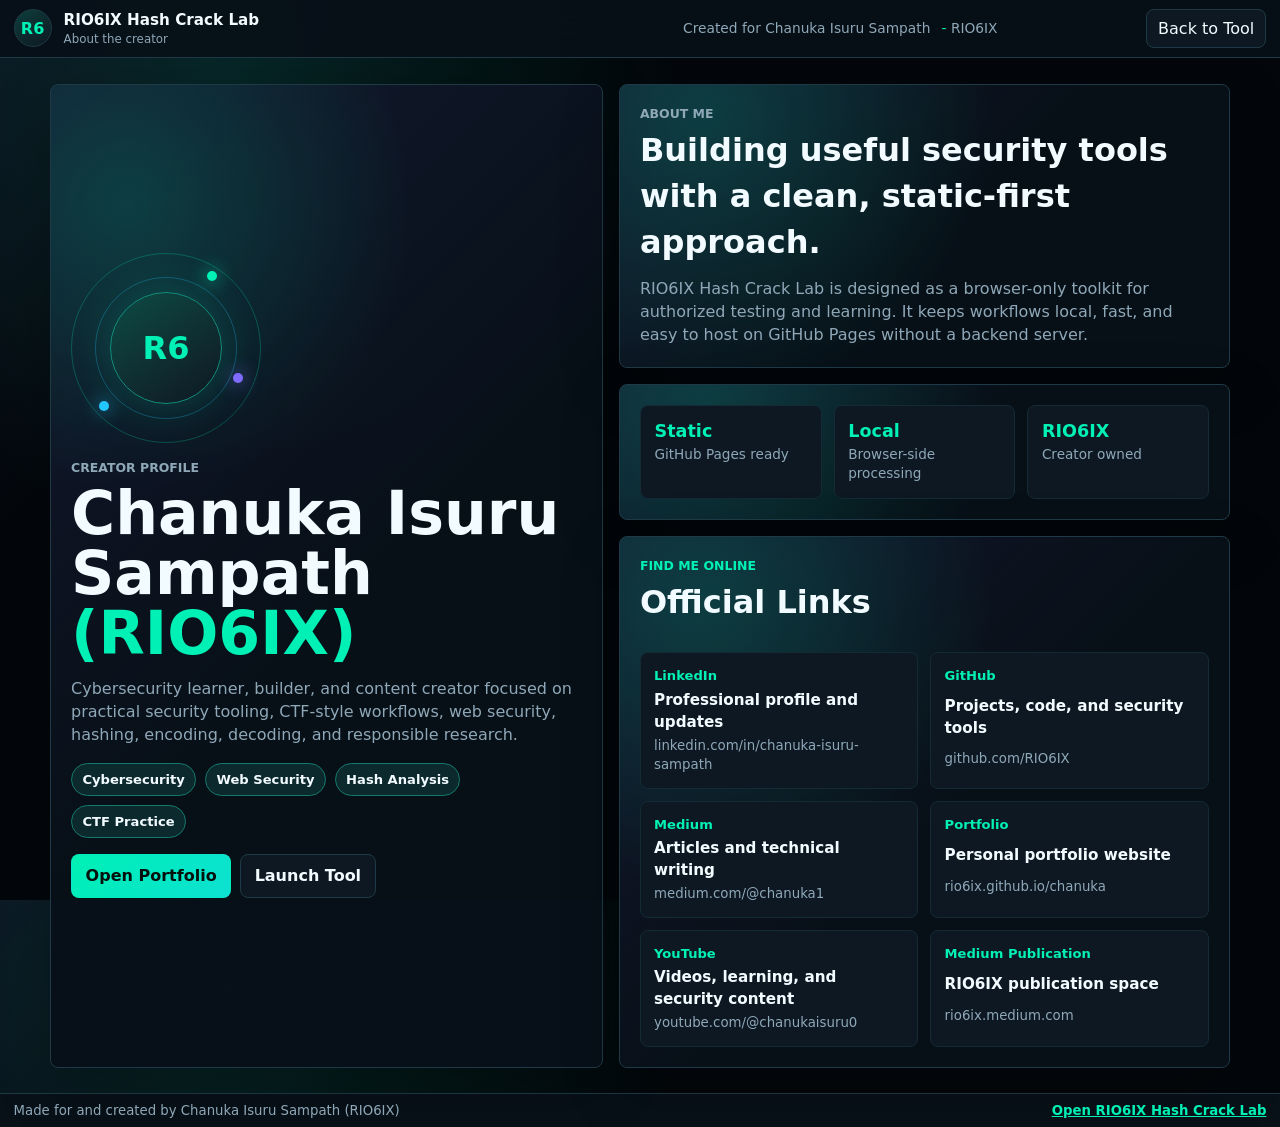
==== about.html @ 595f765e "Initial static security toolkit" ====
<!doctype html>
<html lang="en">
  <head>
    <meta charset="utf-8">
    <meta name="viewport" content="width=device-width, initial-scale=1">
    <meta
      http-equiv="Content-Security-Policy"
      content="default-src 'self'; script-src 'self'; style-src 'self'; img-src 'self' data:; font-src 'self'; connect-src 'none'; object-src 'none'; base-uri 'none'; form-action 'none'; frame-ancestors 'none'; upgrade-insecure-requests"
    >
    <meta name="referrer" content="no-referrer">
    <meta name="color-scheme" content="dark light">
    <meta
      name="description"
      content="About Chanuka Isuru Sampath (RIO6IX), creator of the RIO6IX Hash Crack Lab."
    >
    <title>About Chanuka Isuru Sampath (RIO6IX)</title>
    <link rel="stylesheet" href="styles.css">
  </head>
  <body class="about-page">
    <header class="topbar">
      <a class="brand" href="index.html" aria-label="Back to RIO6IX Hash Crack Lab">
        <span class="brand-mark" aria-hidden="true">R6</span>
        <span>
          <strong>RIO6IX Hash Crack Lab</strong>
          <small>About the creator</small>
        </span>
      </a>
      <div class="topbar-center" aria-label="Creator credit">
        <span>Created for Chanuka Isuru Sampath</span>
        <span>RIO6IX</span>
      </div>
      <div class="topbar-actions">
        <a href="index.html">Back to Tool</a>
      </div>
    </header>

    <main class="about-shell">
      <section class="about-hero" aria-labelledby="aboutTitle">
        <div class="profile-orbit" aria-hidden="true">
          <span class="about-mark">R6</span>
          <span class="orbit-dot dot-one"></span>
          <span class="orbit-dot dot-two"></span>
          <span class="orbit-dot dot-three"></span>
        </div>
        <div class="about-copy">
          <p class="about-kicker">Creator Profile</p>
          <h1 id="aboutTitle">Chanuka Isuru Sampath <span>(RIO6IX)</span></h1>
          <p>
            Cybersecurity learner, builder, and content creator focused on practical security tooling,
            CTF-style workflows, web security, hashing, encoding, decoding, and responsible research.
          </p>
          <div class="about-tags" aria-label="Profile areas">
            <span>Cybersecurity</span>
            <span>Web Security</span>
            <span>Hash Analysis</span>
            <span>CTF Practice</span>
          </div>
          <div class="about-actions">
            <a class="primary-profile-link" href="https://rio6ix.github.io/chanuka/" rel="noopener noreferrer" target="_blank">Open Portfolio</a>
            <a href="index.html">Launch Tool</a>
          </div>
        </div>
      </section>

      <section class="about-content" aria-label="About RIO6IX">
        <article class="about-panel">
          <p class="about-kicker">About Me</p>
          <h2>Building useful security tools with a clean, static-first approach.</h2>
          <p>
            RIO6IX Hash Crack Lab is designed as a browser-only toolkit for authorized testing and learning.
            It keeps workflows local, fast, and easy to host on GitHub Pages without a backend server.
          </p>
        </article>

        <article class="about-panel metric-panel">
          <div>
            <strong>Static</strong>
            <span>GitHub Pages ready</span>
          </div>
          <div>
            <strong>Local</strong>
            <span>Browser-side processing</span>
          </div>
          <div>
            <strong>RIO6IX</strong>
            <span>Creator owned</span>
          </div>
        </article>

        <section class="about-links" aria-labelledby="linksTitle">
          <div class="section-title-row">
            <div>
              <p class="about-kicker">Find Me Online</p>
              <h2 id="linksTitle">Official Links</h2>
            </div>
          </div>
          <div class="link-grid">
            <a href="https://www.linkedin.com/in/chanuka-isuru-sampath/" rel="noopener noreferrer" target="_blank">
              <span>LinkedIn</span>
              <strong>Professional profile and updates</strong>
              <small>linkedin.com/in/chanuka-isuru-sampath</small>
            </a>
            <a href="https://github.com/RIO6IX" rel="noopener noreferrer" target="_blank">
              <span>GitHub</span>
              <strong>Projects, code, and security tools</strong>
              <small>github.com/RIO6IX</small>
            </a>
            <a href="https://medium.com/@chanuka1" rel="noopener noreferrer" target="_blank">
              <span>Medium</span>
              <strong>Articles and technical writing</strong>
              <small>medium.com/@chanuka1</small>
            </a>
            <a href="https://rio6ix.github.io/chanuka/" rel="noopener noreferrer" target="_blank">
              <span>Portfolio</span>
              <strong>Personal portfolio website</strong>
              <small>rio6ix.github.io/chanuka</small>
            </a>
            <a href="https://www.youtube.com/@chanukaisuru0" rel="noopener noreferrer" target="_blank">
              <span>YouTube</span>
              <strong>Videos, learning, and security content</strong>
              <small>youtube.com/@chanukaisuru0</small>
            </a>
            <a href="https://rio6ix.medium.com/" rel="noopener noreferrer" target="_blank">
              <span>Medium Publication</span>
              <strong>RIO6IX publication space</strong>
              <small>rio6ix.medium.com</small>
            </a>
          </div>
        </section>
      </section>
    </main>

    <footer class="footer-bar">
      <span>Made for and created by Chanuka Isuru Sampath (RIO6IX)</span>
      <span><a href="index.html">Open RIO6IX Hash Crack Lab</a></span>
    </footer>
  </body>
</html>
---- styles.css ----
:root {
  --bg: #03070b;
  --panel: #081018;
  --panel-2: #0d1822;
  --panel-3: #122434;
  --text: #f2fbff;
  --muted: #8fa8b8;
  --line: #1f3a46;
  --soft-line: #142a35;
  --accent: #00f0b5;
  --accent-strong: #00bd8c;
  --blue: #23c7ff;
  --violet: #7f6bff;
  --danger: #ff6b6b;
  --shadow: 0 18px 60px rgba(0, 0, 0, 0.24);
  --radius: 8px;
  color-scheme: dark;
}

[data-theme="light"] {
  --bg: #e9eef5;
  --panel: #ffffff;
  --panel-2: #f6f8fb;
  --panel-3: #edf4fb;
  --text: #172235;
  --muted: #5a6878;
  --line: #cfd9e6;
  --soft-line: #e3e9f0;
  --accent: #078765;
  --accent-strong: #05684e;
  --blue: #226bd6;
  --violet: #7057d6;
  --danger: #b3261e;
  --shadow: 0 18px 50px rgba(35, 54, 80, 0.14);
  color-scheme: light;
}

* {
  box-sizing: border-box;
}

html,
body {
  min-height: 100%;
}

body {
  margin: 0;
  height: 100vh;
  overflow: hidden;
  background:
    radial-gradient(circle at 18% 10%, color-mix(in srgb, var(--accent) 12%, transparent), transparent 28rem),
    linear-gradient(135deg, color-mix(in srgb, var(--violet) 8%, transparent), transparent 24rem),
    var(--bg);
  color: var(--text);
  font-family: Inter, ui-sans-serif, system-ui, -apple-system, BlinkMacSystemFont, "Segoe UI", sans-serif;
  line-height: 1.45;
}

button,
input,
select,
textarea {
  font: inherit;
}

@keyframes modulePulse {
  0% {
    box-shadow: inset 3px 0 0 transparent;
  }
  100% {
    box-shadow: inset 3px 0 0 var(--accent), 0 0 24px color-mix(in srgb, var(--accent) 14%, transparent);
  }
}

@keyframes dropGlow {
  0% {
    background-position: 0 0;
  }
  100% {
    background-position: 36px 0;
  }
}

a {
  color: inherit;
}

.skip-link {
  position: fixed;
  left: 1rem;
  top: -4rem;
  z-index: 20;
  background: var(--accent);
  color: #071019;
  padding: 0.6rem 0.9rem;
  border-radius: var(--radius);
}

.skip-link:focus {
  top: 1rem;
}

.topbar {
  height: 58px;
  display: grid;
  grid-template-columns: minmax(270px, 0.9fr) minmax(260px, 1fr) auto;
  align-items: center;
  gap: 1rem;
  padding: 0 0.85rem;
  border-bottom: 1px solid var(--line);
  background: color-mix(in srgb, var(--panel) 94%, transparent);
  backdrop-filter: blur(16px);
}

.brand {
  display: inline-flex;
  align-items: center;
  gap: 0.75rem;
  min-width: 0;
  text-decoration: none;
}

.brand-mark {
  width: 38px;
  height: 38px;
  display: grid;
  place-items: center;
  border: 1px solid var(--line);
  border-radius: 50%;
  background: linear-gradient(145deg, color-mix(in srgb, var(--accent) 18%, var(--panel-2)), var(--panel-2));
  color: var(--accent);
  font-weight: 900;
}

.brand strong,
.brand small {
  display: block;
}

.brand strong {
  font-size: 0.95rem;
  white-space: nowrap;
  overflow: hidden;
  text-overflow: ellipsis;
}

.brand small,
.topbar-center,
.footer-bar,
.status-line,
.editor-meta {
  color: var(--muted);
}

.brand small {
  font-size: 0.74rem;
}

.topbar-center {
  display: flex;
  justify-content: center;
  gap: 0.7rem;
  font-size: 0.86rem;
  text-align: center;
}

.topbar-center span + span::before {
  content: "- ";
  color: var(--accent);
}

.topbar-actions {
  display: flex;
  gap: 0.5rem;
  align-items: center;
}

.topbar-actions a,
button {
  border: 1px solid var(--line);
  border-radius: var(--radius);
  background: var(--panel-2);
  color: var(--text);
  min-height: 34px;
  padding: 0.45rem 0.7rem;
  text-decoration: none;
  cursor: pointer;
}

button:hover,
.topbar-actions a:hover {
  border-color: var(--accent);
}

button:focus-visible,
a:focus-visible,
input:focus,
select:focus,
textarea:focus {
  outline: 3px solid color-mix(in srgb, var(--accent) 55%, transparent);
  outline-offset: 2px;
}

.app-shell {
  height: calc(100vh - 92px);
  display: grid;
  grid-template-columns: minmax(220px, 300px) minmax(330px, 1fr) minmax(360px, 0.82fr);
  gap: 6px;
  padding: 6px;
  min-height: 0;
}

.operations-panel,
.recipe-panel,
.io-panel,
.io-card,
.recipe-card {
  min-height: 0;
}

.operations-panel,
.recipe-panel,
.io-card {
  border: 1px solid var(--line);
  border-radius: var(--radius);
  background: color-mix(in srgb, var(--panel) 96%, transparent);
  box-shadow: var(--shadow);
  overflow: hidden;
}

.operations-panel,
.recipe-panel {
  display: flex;
  flex-direction: column;
}

.panel-title {
  min-height: 48px;
  display: flex;
  align-items: center;
  justify-content: space-between;
  gap: 0.7rem;
  padding: 0.65rem 0.8rem;
  border-bottom: 1px solid var(--line);
  background:
    linear-gradient(90deg, color-mix(in srgb, var(--accent) 7%, transparent), transparent 62%),
    var(--panel-2);
}

h2,
h3,
p {
  margin: 0;
}

h2 {
  font-size: 1rem;
}

h3 {
  color: var(--blue);
  font-size: 0.92rem;
}

.search-label {
  position: absolute;
  width: 1px;
  height: 1px;
  overflow: hidden;
  clip: rect(0 0 0 0);
}

#operationSearch {
  margin: 0.75rem;
  width: calc(100% - 1.5rem);
}

.suggestion-box {
  display: flex;
  flex-wrap: nowrap;
  gap: 0.45rem;
  min-height: 42px;
  overflow-x: auto;
  overflow-y: hidden;
  padding: 0 0.75rem 0.75rem;
  border-bottom: 1px solid var(--soft-line);
}

.suggestion-chip {
  flex: 0 0 auto;
  min-height: 28px;
  padding: 0.25rem 0.55rem;
  border-color: color-mix(in srgb, var(--accent) 42%, var(--line));
  background: color-mix(in srgb, var(--accent) 10%, var(--panel-2));
  color: var(--text);
  font-size: 0.78rem;
}

.suggestion-empty {
  color: var(--muted);
  font-size: 0.8rem;
}

.operation-groups {
  overflow: auto;
  padding-bottom: 0.8rem;
}

.operation-group {
  border-top: 1px solid var(--soft-line);
}

.operation-group h3 {
  padding: 0.75rem 0.8rem 0.45rem;
}

.operation-item {
  width: 100%;
  display: block;
  border: 0;
  border-radius: 0;
  border-top: 1px solid var(--soft-line);
  background: transparent;
  color: var(--text);
  min-height: 38px;
  padding: 0.55rem 0.8rem;
  text-align: left;
  position: relative;
  transition: background 160ms ease, color 160ms ease, transform 160ms ease, border-color 160ms ease;
}

.operation-item:hover,
.operation-item.active {
  background: linear-gradient(90deg, color-mix(in srgb, var(--accent) 20%, transparent), color-mix(in srgb, var(--blue) 9%, transparent));
  color: var(--text);
}

.operation-item.active::before {
  content: "";
  position: absolute;
  inset: 0 auto 0 0;
  width: 3px;
  background: var(--accent);
}

.operation-item:hover {
  transform: translateX(4px);
}

.operation-item.active {
  animation: modulePulse 520ms ease both;
}

.operation-item.dragging {
  opacity: 0.55;
  transform: translateX(8px) scale(0.98);
}

.recipe-title .icon-actions,
.inline-actions,
.tab-list {
  display: flex;
  flex-wrap: wrap;
  gap: 0.45rem;
}

.icon-actions button,
.inline-actions button,
.copy-button {
  min-height: 30px;
  padding: 0.35rem 0.55rem;
  font-size: 0.84rem;
}

.recipe-card {
  flex: 1;
  display: flex;
  flex-direction: column;
  overflow: auto;
}

.drop-zone {
  margin: 0.75rem;
  padding: 0.8rem;
  border: 1px dashed color-mix(in srgb, var(--accent) 48%, var(--line));
  border-radius: var(--radius);
  background:
    repeating-linear-gradient(90deg, color-mix(in srgb, var(--accent) 8%, transparent) 0 12px, transparent 12px 24px),
    var(--panel-2);
  color: var(--muted);
  font-size: 0.88rem;
  text-align: center;
  transition: border-color 160ms ease, color 160ms ease, transform 160ms ease;
}

.drop-zone.drag-over {
  color: var(--text);
  border-color: var(--accent);
  transform: translateY(-2px);
  animation: dropGlow 1s linear infinite;
}

.recipe-card-head {
  display: flex;
  justify-content: space-between;
  gap: 1rem;
  padding: 0.85rem;
  border-bottom: 1px solid var(--soft-line);
  font-weight: 800;
  background:
    linear-gradient(135deg, color-mix(in srgb, var(--violet) 11%, transparent), transparent 55%),
    var(--panel);
}

#activeOperationBadge {
  color: var(--accent);
  font-size: 0.84rem;
}

.tab-list {
  padding: 0.75rem;
  border-bottom: 1px solid var(--soft-line);
}

.tab-button.active {
  background: linear-gradient(135deg, var(--blue), var(--violet));
  border-color: transparent;
  color: #fff;
  font-weight: 800;
}

.tool-panel {
  padding: 0.85rem;
}

.recipe-controls {
  display: grid;
  grid-template-columns: repeat(2, minmax(0, 1fr));
  gap: 0.75rem;
}

.recipe-controls label,
.hash-inspector {
  display: grid;
  gap: 0.35rem;
}

label,
legend {
  color: var(--muted);
  font-size: 0.84rem;
  font-weight: 700;
}

input,
select,
textarea {
  width: 100%;
  border: 1px solid var(--line);
  border-radius: var(--radius);
  background: var(--panel-3);
  color: var(--text);
  padding: 0.65rem 0.7rem;
}

textarea {
  resize: none;
  font-family: "Cascadia Code", "SFMono-Regular", Consolas, monospace;
  font-size: 0.9rem;
  line-height: 1.5;
}

.hash-inspector,
fieldset {
  grid-column: 1 / -1;
  border: 1px solid var(--line);
  border-radius: var(--radius);
  background: var(--panel-2);
  padding: 0.75rem;
}

.check-row {
  display: inline-flex;
  align-items: center;
  gap: 0.5rem;
  margin: 0.35rem 0.7rem 0 0;
}

.check-row input {
  width: auto;
}

.bake-row {
  min-height: 82px;
  display: grid;
  grid-template-columns: auto minmax(160px, 1fr) auto;
  align-items: center;
  gap: 0.8rem;
  padding: 0.75rem 1rem;
  border-top: 1px solid var(--line);
  background: var(--panel-2);
}

.bake-row span {
  color: var(--muted);
  font-weight: 900;
}

.bake-button {
  min-height: 48px;
  background: linear-gradient(135deg, var(--accent), color-mix(in srgb, var(--blue) 42%, var(--accent)));
  border-color: transparent;
  color: #05130a;
  font-size: 1.05rem;
  font-weight: 900;
  text-transform: uppercase;
}

.auto-bake {
  display: inline-flex;
  align-items: center;
  gap: 0.45rem;
  white-space: nowrap;
}

.auto-bake input {
  width: auto;
}

.status-line {
  min-height: 32px;
  padding: 0.45rem 0.8rem;
  border-top: 1px solid var(--soft-line);
  font-size: 0.86rem;
}

.io-panel {
  display: grid;
  grid-template-rows: minmax(220px, 1fr) minmax(130px, 0.48fr) minmax(220px, 1fr);
  gap: 6px;
}

.io-card {
  display: flex;
  flex-direction: column;
}

.io-card textarea {
  flex: 1;
  min-height: 0;
  border: 0;
  border-radius: 0;
  background:
    linear-gradient(rgba(255, 255, 255, 0.015) 50%, transparent 50%) 0 0 / 100% 3rem,
    var(--panel);
}

.wordlist-card {
  display: none;
}

.show-crackme .wordlist-card {
  display: flex;
}

.show-crackme.io-panel {
  grid-template-rows: minmax(180px, 0.85fr) minmax(170px, 0.58fr) minmax(190px, 0.85fr);
}

.mini-textarea {
  border-top: 1px solid var(--line) !important;
  min-height: 70px !important;
}

.editor-meta {
  min-height: 28px;
  display: flex;
  justify-content: space-between;
  padding: 0.35rem 0.7rem;
  border-top: 1px solid var(--line);
  background: var(--panel-2);
  font-size: 0.78rem;
}

.hidden-output {
  display: none;
}

.footer-bar {
  height: 34px;
  display: flex;
  align-items: center;
  justify-content: space-between;
  gap: 1rem;
  padding: 0 0.85rem;
  border-top: 1px solid var(--line);
  background: var(--panel);
  font-size: 0.83rem;
}

.footer-bar a {
  color: var(--accent);
  font-weight: 800;
}

.about-page {
  min-height: 100vh;
  overflow: auto;
}

.about-shell {
  width: min(1180px, calc(100% - 2rem));
  min-height: calc(100vh - 92px);
  margin: 0 auto;
  padding: 1.6rem 0;
  display: grid;
  grid-template-columns: minmax(320px, 0.95fr) minmax(360px, 1.05fr);
  gap: 1rem;
  align-items: stretch;
}

.about-hero,
.about-panel,
.about-links {
  border: 1px solid var(--line);
  border-radius: var(--radius);
  background:
    radial-gradient(circle at 14% 12%, color-mix(in srgb, var(--accent) 18%, transparent), transparent 18rem),
    linear-gradient(135deg, color-mix(in srgb, var(--violet) 10%, transparent), transparent 54%),
    color-mix(in srgb, var(--panel) 96%, transparent);
  box-shadow: var(--shadow);
  padding: 1.25rem;
}

.about-hero {
  display: flex;
  flex-direction: column;
  justify-content: center;
  min-height: 100%;
  overflow: hidden;
}

.profile-orbit {
  position: relative;
  width: 190px;
  height: 190px;
  display: grid;
  place-items: center;
  margin-bottom: 1rem;
}

.about-mark {
  width: 112px;
  height: 112px;
  display: grid;
  place-items: center;
  border: 1px solid color-mix(in srgb, var(--accent) 46%, var(--line));
  border-radius: 50%;
  background:
    linear-gradient(145deg, color-mix(in srgb, var(--accent) 24%, var(--panel-2)), var(--panel-2));
  color: var(--accent);
  font-size: 2rem;
  font-weight: 900;
  box-shadow: 0 0 42px color-mix(in srgb, var(--accent) 18%, transparent);
}

.profile-orbit::before,
.profile-orbit::after {
  content: "";
  position: absolute;
  inset: 0;
  border: 1px solid color-mix(in srgb, var(--accent) 25%, transparent);
  border-radius: 50%;
}

.profile-orbit::after {
  inset: 24px;
  border-color: color-mix(in srgb, var(--blue) 28%, transparent);
}

.orbit-dot {
  position: absolute;
  width: 10px;
  height: 10px;
  border-radius: 50%;
  background: var(--accent);
  box-shadow: 0 0 18px var(--accent);
}

.dot-one {
  top: 18px;
  right: 44px;
}

.dot-two {
  bottom: 32px;
  left: 28px;
  background: var(--blue);
  box-shadow: 0 0 18px var(--blue);
}

.dot-three {
  right: 18px;
  bottom: 60px;
  background: var(--violet);
  box-shadow: 0 0 18px var(--violet);
}

.about-kicker {
  color: var(--accent);
  font-size: 0.78rem;
  font-weight: 900;
  text-transform: uppercase;
}

.about-hero h1 {
  margin: 0.35rem 0 0.85rem;
  font-size: clamp(2.3rem, 4.7vw, 4.55rem);
  line-height: 1;
}

.about-hero h1 span {
  color: var(--accent);
}

.about-hero p {
  color: var(--muted);
  max-width: 62ch;
}

.about-tags,
.about-actions {
  display: flex;
  flex-wrap: wrap;
  gap: 0.55rem;
  margin-top: 1rem;
}

.about-tags span {
  border: 1px solid color-mix(in srgb, var(--accent) 35%, var(--line));
  border-radius: 999px;
  background: color-mix(in srgb, var(--accent) 8%, var(--panel-2));
  color: var(--text);
  padding: 0.38rem 0.65rem;
  font-size: 0.82rem;
  font-weight: 800;
}

.about-actions a {
  min-height: 40px;
  display: inline-flex;
  align-items: center;
  justify-content: center;
  border: 1px solid var(--line);
  border-radius: var(--radius);
  background: var(--panel-2);
  padding: 0.6rem 0.85rem;
  text-decoration: none;
  font-weight: 800;
}

.about-actions .primary-profile-link {
  background: linear-gradient(135deg, var(--accent), color-mix(in srgb, var(--blue) 38%, var(--accent)));
  border-color: transparent;
  color: #04110d;
}

.about-content {
  display: grid;
  gap: 1rem;
}

.about-panel h2,
.about-links h2 {
  font-size: clamp(1.4rem, 3vw, 2rem);
  margin: 0.25rem 0 0.7rem;
}

.about-panel p {
  color: var(--muted);
}

.metric-panel {
  display: grid;
  grid-template-columns: repeat(3, minmax(0, 1fr));
  gap: 0.75rem;
}

.metric-panel div {
  border: 1px solid var(--soft-line);
  border-radius: var(--radius);
  background: var(--panel-2);
  padding: 0.85rem;
}

.metric-panel strong,
.metric-panel span {
  display: block;
}

.metric-panel strong {
  color: var(--accent);
  font-size: 1.1rem;
}

.metric-panel span {
  color: var(--muted);
  font-size: 0.85rem;
}

.section-title-row {
  display: flex;
  align-items: end;
  justify-content: space-between;
  gap: 1rem;
  margin-bottom: 1rem;
}

.link-grid {
  display: grid;
  grid-template-columns: repeat(2, minmax(0, 1fr));
  gap: 0.75rem;
}

.link-grid a {
  display: grid;
  gap: 0.2rem;
  padding: 0.82rem;
  border: 1px solid var(--soft-line);
  border-radius: var(--radius);
  background: var(--panel-2);
  text-decoration: none;
  transition: transform 160ms ease, border-color 160ms ease, background 160ms ease;
}

.link-grid a:hover {
  transform: translateY(-2px);
  border-color: var(--accent);
  background: color-mix(in srgb, var(--accent) 8%, var(--panel-2));
}

.link-grid span {
  color: var(--accent);
  font-size: 0.82rem;
  font-weight: 900;
}

.link-grid strong,
.link-grid small {
  overflow-wrap: anywhere;
}

.link-grid strong {
  font-size: 0.95rem;
}

.link-grid small {
  color: var(--muted);
}

@media (max-width: 1120px) {
  body {
    height: auto;
    min-height: 100vh;
    overflow: auto;
  }

  .topbar {
    height: auto;
    grid-template-columns: 1fr;
    padding: 0.75rem;
  }

  .topbar-center {
    justify-content: flex-start;
    flex-wrap: wrap;
  }

  .app-shell {
    height: auto;
    grid-template-columns: 1fr;
  }

  .operations-panel {
    max-height: 360px;
  }

  .recipe-panel,
  .io-panel {
    min-height: 620px;
  }

  .footer-bar {
    height: auto;
    align-items: flex-start;
    flex-direction: column;
    padding: 0.75rem;
  }

  .about-shell {
    grid-template-columns: 1fr;
    padding: 1rem 0;
  }

  .about-hero {
    min-height: auto;
  }
}

@media (max-width: 640px) {
  .recipe-controls,
  .bake-row {
    grid-template-columns: 1fr;
  }

  .topbar-actions,
  .inline-actions.compact {
    width: 100%;
  }

  .topbar-actions a,
  .topbar-actions button,
  .inline-actions.compact button {
    flex: 1;
    text-align: center;
  }

  .profile-orbit {
    width: 150px;
    height: 150px;
  }

  .about-mark {
    width: 92px;
    height: 92px;
  }

  .metric-panel,
  .link-grid {
    grid-template-columns: 1fr;
  }

  .about-actions a {
    width: 100%;
  }
}
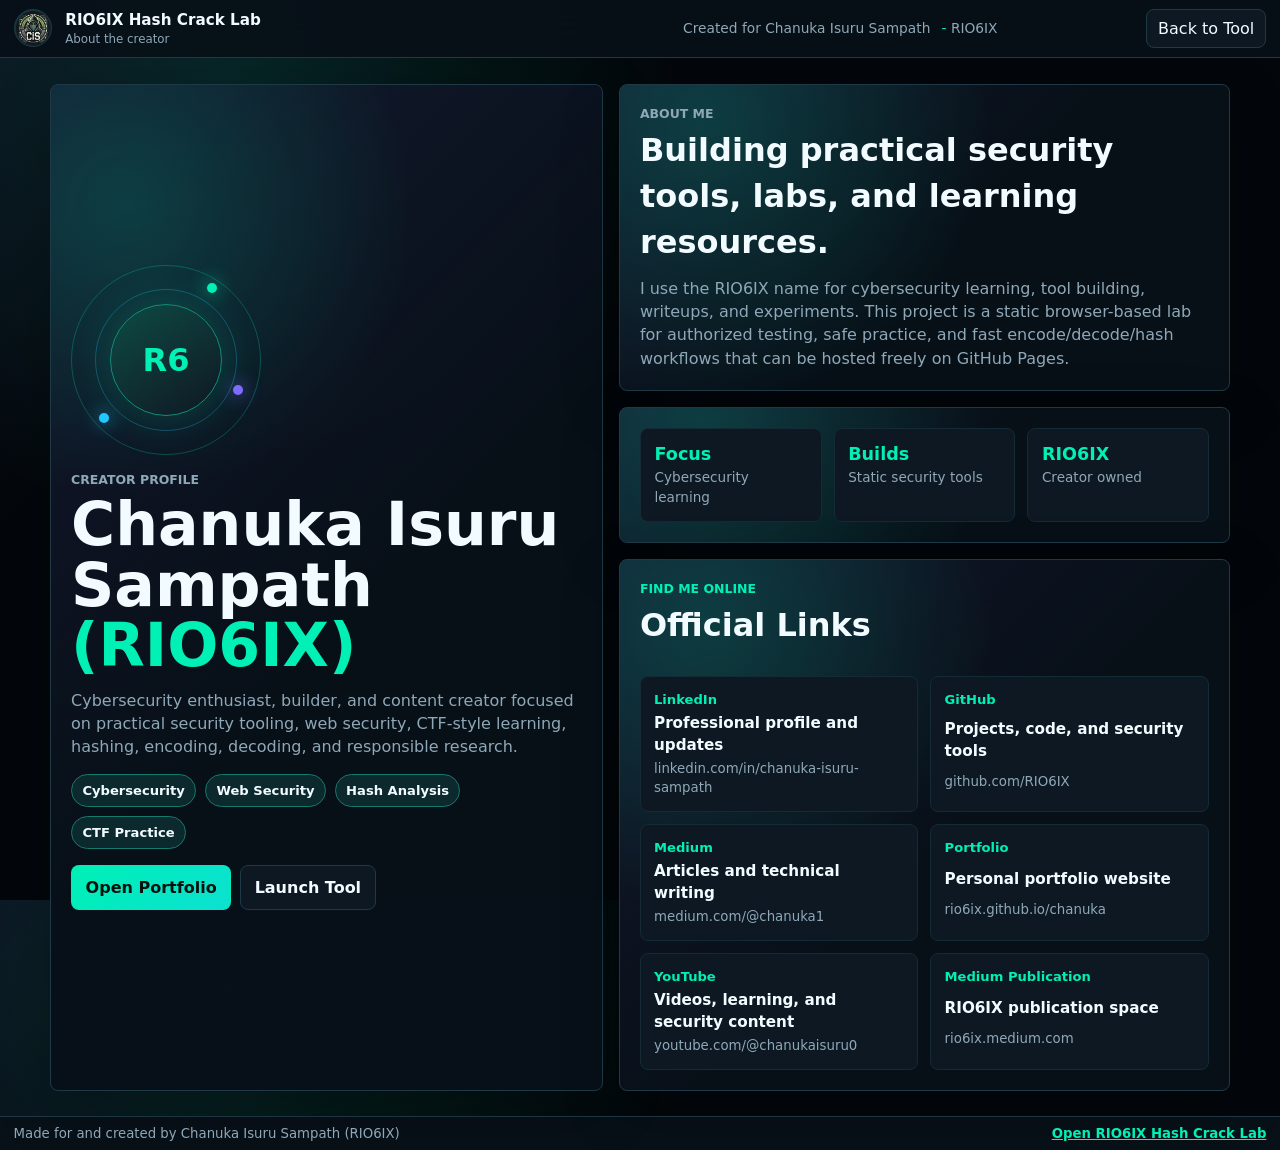
==== commit 1ffe6975: "Polish branding and documentation" ====
--- a/about.html
+++ b/about.html
@@ -14,12 +14,17 @@
       content="About Chanuka Isuru Sampath (RIO6IX), creator of the RIO6IX Hash Crack Lab."
     >
     <title>About Chanuka Isuru Sampath (RIO6IX)</title>
-    <link rel="stylesheet" href="styles.css">
+    <link rel="icon" type="image/png" href="assets/mylogo.png?v=2">
+    <link rel="shortcut icon" type="image/png" href="assets/mylogo.png?v=2">
+    <link rel="apple-touch-icon" href="assets/mylogo.png?v=2">
+    <link rel="stylesheet" href="styles.css?v=3">
   </head>
   <body class="about-page">
     <header class="topbar">
       <a class="brand" href="index.html" aria-label="Back to RIO6IX Hash Crack Lab">
-        <span class="brand-mark" aria-hidden="true">R6</span>
+        <span class="brand-mark logo-mark" aria-hidden="true">
+          <img src="assets/mylogo.png" width="34" height="34" alt="">
+        </span>
         <span>
           <strong>RIO6IX Hash Crack Lab</strong>
           <small>About the creator</small>
@@ -46,8 +51,8 @@
           <p class="about-kicker">Creator Profile</p>
           <h1 id="aboutTitle">Chanuka Isuru Sampath <span>(RIO6IX)</span></h1>
           <p>
-            Cybersecurity learner, builder, and content creator focused on practical security tooling,
-            CTF-style workflows, web security, hashing, encoding, decoding, and responsible research.
+            Cybersecurity enthusiast, builder, and content creator focused on practical security tooling,
+            web security, CTF-style learning, hashing, encoding, decoding, and responsible research.
           </p>
           <div class="about-tags" aria-label="Profile areas">
             <span>Cybersecurity</span>
@@ -65,21 +70,22 @@
       <section class="about-content" aria-label="About RIO6IX">
         <article class="about-panel">
           <p class="about-kicker">About Me</p>
-          <h2>Building useful security tools with a clean, static-first approach.</h2>
+          <h2>Building practical security tools, labs, and learning resources.</h2>
           <p>
-            RIO6IX Hash Crack Lab is designed as a browser-only toolkit for authorized testing and learning.
-            It keeps workflows local, fast, and easy to host on GitHub Pages without a backend server.
+            I use the RIO6IX name for cybersecurity learning, tool building, writeups, and experiments.
+            This project is a static browser-based lab for authorized testing, safe practice, and fast
+            encode/decode/hash workflows that can be hosted freely on GitHub Pages.
           </p>
         </article>
 
         <article class="about-panel metric-panel">
           <div>
-            <strong>Static</strong>
-            <span>GitHub Pages ready</span>
+            <strong>Focus</strong>
+            <span>Cybersecurity learning</span>
           </div>
           <div>
-            <strong>Local</strong>
-            <span>Browser-side processing</span>
+            <strong>Builds</strong>
+            <span>Static security tools</span>
           </div>
           <div>
             <strong>RIO6IX</strong>
--- a/styles.css
+++ b/styles.css
@@ -116,14 +116,19 @@
 .brand {
   display: inline-flex;
   align-items: center;
-  gap: 0.75rem;
+  gap: 0.85rem;
   min-width: 0;
   text-decoration: none;
 }
 
 .brand-mark {
   width: 38px;
+  min-width: 38px;
+  max-width: 38px;
   height: 38px;
+  min-height: 38px;
+  max-height: 38px;
+  flex: 0 0 38px;
   display: grid;
   place-items: center;
   border: 1px solid var(--line);
@@ -131,6 +136,21 @@
   background: linear-gradient(145deg, color-mix(in srgb, var(--accent) 18%, var(--panel-2)), var(--panel-2));
   color: var(--accent);
   font-weight: 900;
+  overflow: hidden;
+}
+
+.logo-mark img {
+  width: 34px !important;
+  min-width: 34px !important;
+  max-width: 34px !important;
+  height: 34px !important;
+  min-height: 34px !important;
+  max-height: 34px !important;
+  display: block !important;
+  object-fit: contain;
+  object-position: center;
+  border-radius: 50%;
+  position: static !important;
 }
 
 .brand strong,
@@ -663,6 +683,7 @@
   font-size: 2rem;
   font-weight: 900;
   box-shadow: 0 0 42px color-mix(in srgb, var(--accent) 18%, transparent);
+  overflow: hidden;
 }
 
 .profile-orbit::before,
@@ -866,17 +887,6 @@
     overflow: auto;
   }
 
-  .topbar {
-    height: auto;
-    grid-template-columns: 1fr;
-    padding: 0.75rem;
-  }
-
-  .topbar-center {
-    justify-content: flex-start;
-    flex-wrap: wrap;
-  }
-
   .app-shell {
     height: auto;
     grid-template-columns: 1fr;
@@ -908,6 +918,19 @@
   }
 }
 
+@media (max-width: 760px) {
+  .topbar {
+    height: auto;
+    grid-template-columns: 1fr;
+    padding: 0.75rem;
+  }
+
+  .topbar-center {
+    justify-content: flex-start;
+    flex-wrap: wrap;
+  }
+}
+
 @media (max-width: 640px) {
   .recipe-controls,
   .bake-row {
